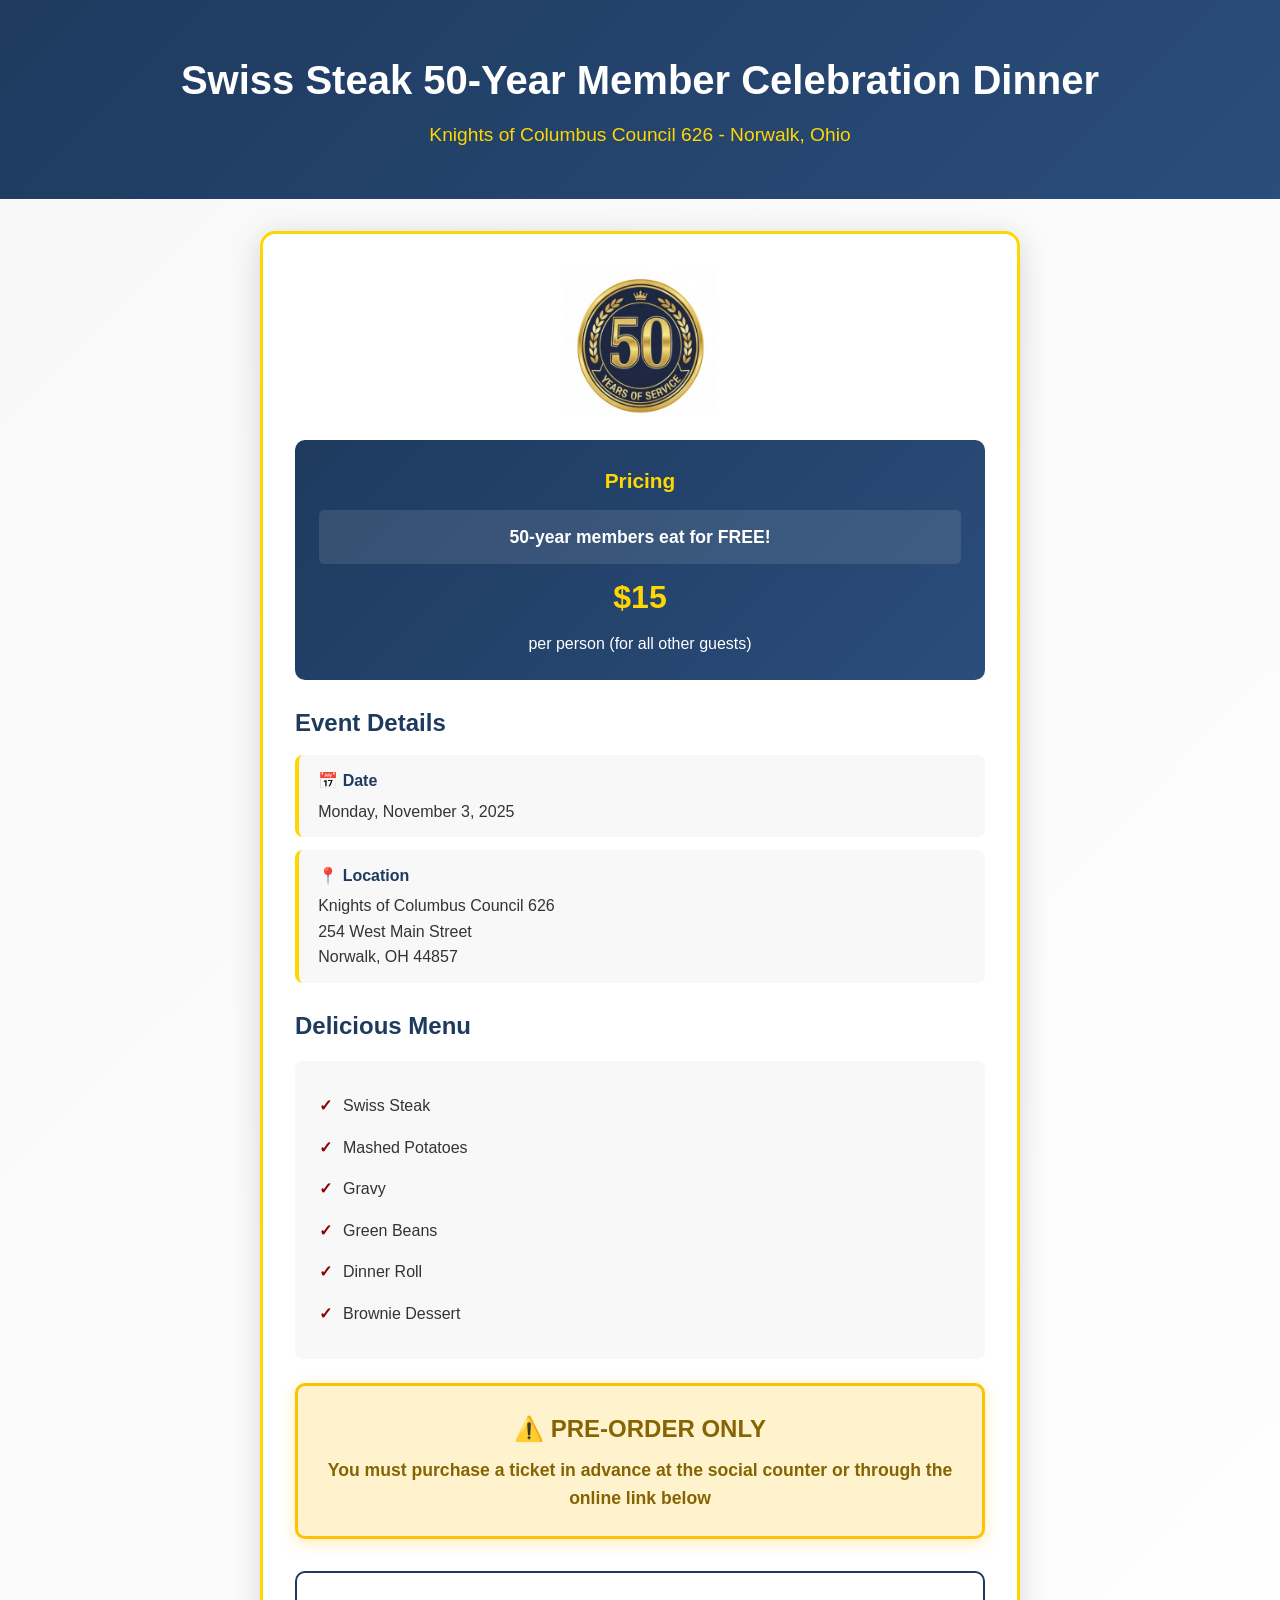
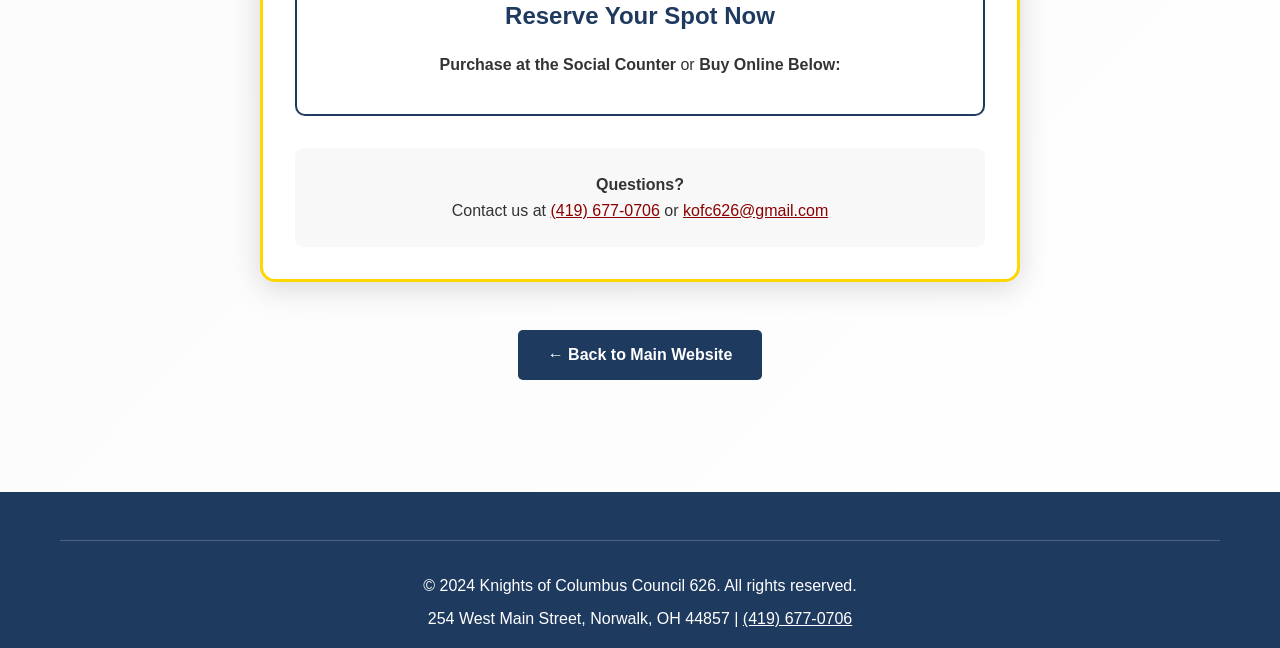
==== 50-year-member-dinner-nov-2025.html @ 7f29936a "Add Swiss Steak 50-Year Member Celebration Dinner event - Replace sold-out Steak Feed with new Novem" ====
<!DOCTYPE html>
<html lang="en">
<head>
    <meta charset="UTF-8">
    <meta name="viewport" content="width=device-width, initial-scale=1.0">
    <title>Swiss Steak 50-Year Member Celebration Dinner - Knights of Columbus Council 626</title>
    <link rel="icon" type="image/x-icon" href="kofc_favicon_io/favicon.ico">
    <link rel="icon" type="image/png" sizes="32x32" href="kofc_favicon_io/favicon-32x32.png">
    <link rel="icon" type="image/png" sizes="16x16" href="kofc_favicon_io/favicon-16x16.png">
    <link rel="apple-touch-icon" sizes="180x180" href="kofc_favicon_io/apple-touch-icon.png">
    <link rel="manifest" href="kofc_favicon_io/site.webmanifest">
    <link rel="stylesheet" href="styles.css">
    <style>
        .event-page {
            min-height: 100vh;
            background: linear-gradient(135deg, #f8f8f8, #ffffff);
        }

        .event-header {
            background: linear-gradient(135deg, var(--primary-color), #2a4d7a);
            color: var(--white);
            padding: 3rem 0;
            text-align: center;
        }

        .event-header h1 {
            font-size: 2.5rem;
            margin-bottom: 0.5rem;
            color: var(--white);
        }

        .event-header .subtitle {
            font-size: 1.2rem;
            color: var(--secondary-color);
        }

        .event-content {
            max-width: 800px;
            margin: 0 auto;
            padding: 2rem 20px;
        }

        .event-card-large {
            background: var(--white);
            border: 3px solid var(--secondary-color);
            border-radius: 15px;
            padding: 2rem;
            box-shadow: 0 6px 30px rgba(0, 0, 0, 0.15);
            margin-bottom: 2rem;
        }

        .event-icon-large {
            width: 150px;
            height: 150px;
            margin: 0 auto 1.5rem;
            display: block;
        }

        .preorder-alert {
            background: #fff3cd;
            border: 3px solid #ffc107;
            border-radius: 10px;
            padding: 1.5rem;
            margin-bottom: 2rem;
            text-align: center;
            box-shadow: 0 4px 15px rgba(255, 193, 7, 0.3);
        }

        .preorder-alert h3 {
            color: #856404;
            font-size: 1.5rem;
            margin-bottom: 0.5rem;
        }

        .preorder-alert p {
            color: #856404;
            font-size: 1.1rem;
            font-weight: 600;
            margin: 0;
        }

        .event-details-section {
            margin: 1.5rem 0;
        }

        .event-details-section h2 {
            color: var(--primary-color);
            font-size: 1.5rem;
            margin-bottom: 0.8rem;
            text-align: left;
        }

        .detail-item {
            background: var(--light-bg);
            padding: 0.8rem 1.2rem;
            margin-bottom: 0.8rem;
            border-radius: 8px;
            border-left: 4px solid var(--secondary-color);
        }

        .detail-item strong {
            color: var(--primary-color);
            display: block;
            margin-bottom: 0.3rem;
        }

        .menu-list {
            background: var(--light-bg);
            padding: 1.5rem;
            border-radius: 8px;
            margin: 1rem 0;
        }

        .menu-list ul {
            list-style: none;
            padding-left: 0;
        }

        .menu-list li {
            padding: 0.5rem 0;
            padding-left: 1.5rem;
            position: relative;
        }

        .menu-list li:before {
            content: "✓";
            position: absolute;
            left: 0;
            color: var(--accent-color);
            font-weight: bold;
        }

        .pricing-box {
            background: linear-gradient(135deg, var(--primary-color), #2a4d7a);
            color: var(--white);
            padding: 1.5rem;
            border-radius: 10px;
            text-align: center;
            margin: 1.5rem 0;
        }

        .pricing-box h3 {
            color: var(--secondary-color);
            font-size: 1.3rem;
            margin-bottom: 0.8rem;
        }

        .pricing-box .price {
            font-size: 2rem;
            font-weight: bold;
            color: var(--secondary-color);
            margin: 0.5rem 0;
        }

        .pricing-box .special-note {
            font-size: 1.1rem;
            background: rgba(255, 255, 255, 0.1);
            padding: 0.8rem;
            border-radius: 5px;
            margin-top: 0.8rem;
        }

        .ticket-section {
            background: var(--white);
            border: 2px solid var(--primary-color);
            border-radius: 10px;
            padding: 1.5rem;
            margin: 1.5rem 0;
            text-align: center;
        }

        .ticket-section h2 {
            color: var(--primary-color);
            margin-bottom: 0.8rem;
            font-size: 1.5rem;
        }

        .ticket-options {
            display: flex;
            flex-direction: column;
            gap: 0.8rem;
            margin-top: 1rem;
        }

        .back-link {
            text-align: center;
            margin: 3rem 0 2rem;
        }

        .back-link a {
            display: inline-block;
            padding: 12px 30px;
            background: var(--primary-color);
            color: var(--white);
            text-decoration: none;
            border-radius: 5px;
            font-weight: 600;
            transition: transform 0.3s, box-shadow 0.3s;
        }

        .back-link a:hover {
            transform: translateY(-2px);
            box-shadow: 0 5px 15px rgba(0,0,0,0.2);
        }

        @media (max-width: 768px) {
            .event-header h1 {
                font-size: 1.8rem;
            }

            .event-card-large {
                padding: 2rem 1.5rem;
            }

            .event-icon-large {
                width: 120px;
                height: 120px;
            }

            .pricing-box .price {
                font-size: 2rem;
            }
        }
    </style>
</head>
<body class="event-page">
    <div class="event-header">
        <div class="container">
            <h1>Swiss Steak 50-Year Member Celebration Dinner</h1>
            <p class="subtitle">Knights of Columbus Council 626 - Norwalk, Ohio</p>
        </div>
    </div>

    <div class="event-content">
        <div class="event-card-large">
            <img src="kofc-50-year.jpg" alt="50 Years of Service" class="event-icon-large">

            <div class="pricing-box">
                <h3>Pricing</h3>
                <div class="special-note">
                    <strong>50-year members eat for FREE!</strong>
                </div>
                <div class="price">$15</div>
                <p>per person (for all other guests)</p>
            </div>

            <div class="event-details-section">
                <h2>Event Details</h2>
                <div class="detail-item">
                    <strong>📅 Date</strong>
                    Monday, November 3, 2025
                </div>
                <div class="detail-item">
                    <strong>📍 Location</strong>
                    Knights of Columbus Council 626<br>
                    254 West Main Street<br>
                    Norwalk, OH 44857
                </div>
            </div>

            <div class="event-details-section">
                <h2>Delicious Menu</h2>
                <div class="menu-list">
                    <ul>
                        <li>Swiss Steak</li>
                        <li>Mashed Potatoes</li>
                        <li>Gravy</li>
                        <li>Green Beans</li>
                        <li>Dinner Roll</li>
                        <li>Brownie Dessert</li>
                    </ul>
                </div>
            </div>

            <div class="preorder-alert">
                <h3>⚠️ PRE-ORDER ONLY</h3>
                <p>You must purchase a ticket in advance at the social counter or through the online link below</p>
            </div>

            <div class="ticket-section">
                <h2>Reserve Your Spot Now</h2>

                <div class="ticket-options">
                    <p><strong>Purchase at the Social Counter</strong> or <strong>Buy Online Below:</strong></p>

                    <script async
                      src="https://js.stripe.com/v3/buy-button.js">
                    </script>

                    <stripe-buy-button
                      buy-button-id="buy_btn_1SFOU6KACOkavXDtgIPMwn0B"
                      publishable-key="pk_live_51JzMXaKACOkavXDtL9ENU6GLZvgvnX4yZBAW30jzqVMn2ErejKwYQxUnpwi2Oke3WK1DWxcSH6LbcEdzahapKeLO00OlwddNa8"
                    >
                    </stripe-buy-button>
                </div>
            </div>

            <div style="margin-top: 2rem; padding: 1.5rem; background: var(--light-bg); border-radius: 8px; text-align: center;">
                <p><strong>Questions?</strong></p>
                <p>Contact us at <a href="tel:4196770706" style="color: var(--accent-color);">(419) 677-0706</a> or <a href="mailto:kofc626@gmail.com" style="color: var(--accent-color);">kofc626@gmail.com</a></p>
            </div>
        </div>

        <div class="back-link">
            <a href="index.html">← Back to Main Website</a>
        </div>
    </div>

    <footer style="margin-top: 3rem;">
        <div class="container">
            <div class="footer-bottom">
                <p>&copy; 2024 Knights of Columbus Council 626. All rights reserved.</p>
                <p style="margin-top: 0.5rem;">254 West Main Street, Norwalk, OH 44857 | <a href="tel:4196770706" style="color: var(--white);">(419) 677-0706</a></p>
            </div>
        </div>
    </footer>
</body>
</html>
---- styles.css ----
* {
    margin: 0;
    padding: 0;
    box-sizing: border-box;
}

:root {
    --primary-color: #1e3a5f;
    --secondary-color: #ffd700;
    --accent-color: #8b0000;
    --text-color: #333;
    --light-bg: #f8f8f8;
    --white: #ffffff;
    --shadow: 0 2px 10px rgba(0,0,0,0.1);
}

body {
    font-family: 'Segoe UI', Tahoma, Geneva, Verdana, sans-serif;
    line-height: 1.6;
    color: var(--text-color);
}

.container {
    max-width: 1200px;
    margin: 0 auto;
    padding: 0 20px;
}

header {
    background: var(--primary-color);
    color: var(--white);
    padding: 1rem 0;
    position: sticky;
    top: 0;
    z-index: 100;
    box-shadow: var(--shadow);
}

.header-content {
    text-align: center;
    padding: 1rem 0;
}

header h1 {
    font-size: 2rem;
    margin-bottom: 0.5rem;
}

header h2 {
    font-size: 1.2rem;
    font-weight: normal;
    color: var(--secondary-color);
}

nav ul {
    list-style: none;
    display: flex;
    justify-content: center;
    flex-wrap: wrap;
    gap: 2rem;
    padding: 1rem 0;
}

nav a {
    color: var(--white);
    text-decoration: none;
    font-weight: 500;
    transition: color 0.3s;
}

nav a:hover {
    color: var(--secondary-color);
}

.hero {
    background: linear-gradient(135deg, var(--primary-color), #2a4d7a);
    color: var(--white);
    padding: 4rem 0;
    text-align: center;
}

.hero h2 {
    font-size: 2.5rem;
    margin-bottom: 1rem;
    color: var(--white);
}

.hero p {
    font-size: 1.2rem;
    margin-bottom: 2rem;
}

.cta-buttons {
    display: flex;
    gap: 1rem;
    justify-content: center;
    flex-wrap: wrap;
}

.btn {
    display: inline-block;
    padding: 12px 30px;
    border-radius: 5px;
    text-decoration: none;
    font-weight: 600;
    transition: transform 0.3s, box-shadow 0.3s;
    cursor: pointer;
    border: none;
    font-size: 1rem;
}

.btn:hover {
    transform: translateY(-2px);
    box-shadow: 0 5px 15px rgba(0,0,0,0.2);
}

.btn-primary {
    background: var(--secondary-color);
    color: var(--primary-color);
}

.btn-secondary {
    background: transparent;
    color: var(--white);
    border: 2px solid var(--white);
}

.btn-secondary:hover {
    background: var(--white);
    color: var(--primary-color);
}

section {
    padding: 4rem 0;
}

section h2 {
    font-size: 2.5rem;
    text-align: center;
    margin-bottom: 3rem;
    color: var(--primary-color);
}

.about {
    background: var(--light-bg);
}

.about-content {
    display: grid;
    gap: 2rem;
}

.about-text {
    margin-bottom: 2rem;
}

.about-text p {
    font-size: 1.1rem;
    margin-bottom: 1rem;
    line-height: 1.8;
}

.info-cards {
    display: grid;
    grid-template-columns: repeat(auto-fit, minmax(280px, 1fr));
    gap: 2rem;
}

.info-card {
    background: var(--white);
    padding: 2rem;
    border-radius: 10px;
    box-shadow: var(--shadow);
    text-align: center;
}

.info-card h3 {
    color: var(--primary-color);
    margin-bottom: 1rem;
    font-size: 1.5rem;
}

.info-card a {
    color: var(--accent-color);
    text-decoration: none;
}

.info-card a:hover {
    text-decoration: underline;
}

section.special-events {
    background: linear-gradient(135deg, #f8f8f8, #ffffff);
    padding: 3rem 0;
}

section.special-events .container {
    max-width: 1200px;
    margin: 0 auto;
    padding: 0 20px;
}

.special-events-grid {
    display: grid;
    grid-template-columns: repeat(auto-fit, minmax(300px, 1fr));
    gap: 2rem;
}

.special-event-card {
    background: var(--white);
    border: 2px solid var(--secondary-color);
    border-radius: 10px;
    padding: 2rem;
    box-shadow: 0 4px 20px rgba(0, 0, 0, 0.1);
    text-align: left;
    position: relative;
    overflow: hidden;
}

.sold-out-ribbon {
    position: absolute;
    top: 20px;
    right: -35px;
    background: #dc3545;
    color: white;
    padding: 8px 40px;
    font-weight: bold;
    font-size: 0.9rem;
    letter-spacing: 1px;
    transform: rotate(45deg);
    box-shadow: 0 4px 10px rgba(0, 0, 0, 0.3);
    z-index: 10;
}

.special-event-card h3 {
    color: var(--primary-color);
    font-size: 1.8rem;
    text-align: center;
    margin-bottom: 1.5rem;
    display: flex;
    flex-direction: column;
    align-items: center;
    gap: 1rem;
}

.event-icon {
    width: 80px;
    height: 80px;
    background: var(--secondary-color);
    border-radius: 50%;
    display: flex;
    align-items: center;
    justify-content: center;
    font-size: 2.5rem;
    box-shadow: 0 4px 10px rgba(0, 0, 0, 0.15);
}

.event-icon.steak {
    background: linear-gradient(135deg, var(--accent-color), #a52a2a);
}

.event-icon.football {
    background: linear-gradient(135deg, var(--primary-color), #2a4d7a);
}

.event-icon.running {
    background: linear-gradient(135deg, var(--secondary-color), #ffed4e);
}

.event-banner {
    background: var(--light-bg);
    padding: 1.5rem;
    border-radius: 8px;
    margin-bottom: 1.5rem;
}

.event-highlight {
    font-weight: 600;
    color: var(--primary-color);
    margin-bottom: 0.5rem;
}

.event-banner ul {
    list-style: none;
    padding-left: 0;
    margin: 0;
}

.event-banner li {
    padding: 0.3rem 0;
    padding-left: 1.5rem;
    position: relative;
}

.event-banner li:before {
    content: "\2665";
    position: absolute;
    left: 0;
    color: var(--accent-color);
    font-size: 1rem;
}

.special-event-card p {
    margin-bottom: 1rem;
}

.event-actions {
    text-align: center;
    margin-top: 2rem;
}

.event-actions .btn-primary {
    margin-bottom: 1rem;
    display: inline-block;
}

.event-actions .contact-info {
    margin-top: 1rem;
    font-size: 0.95rem;
}

.event-actions .contact-info a {
    color: var(--accent-color);
    text-decoration: none;
}

.event-actions .contact-info a:hover {
    text-decoration: underline;
}

.events-grid {
    display: grid;
    grid-template-columns: repeat(auto-fit, minmax(300px, 1fr));
    gap: 2rem;
}

.event-card {
    background: var(--white);
    border-left: 5px solid var(--secondary-color);
    padding: 2rem;
    border-radius: 5px;
    box-shadow: var(--shadow);
}

.event-card h3 {
    color: var(--primary-color);
    margin-bottom: 1rem;
    font-size: 1.5rem;
}

.event-details p {
    margin-bottom: 0.5rem;
}

.event-details strong {
    color: var(--primary-color);
}

.hall-rental {
    background: var(--light-bg);
}

.rental-content {
    display: grid;
    grid-template-columns: 1fr 1fr;
    gap: 3rem;
    align-items: center;
}

.rental-image img {
    width: 100%;
    border-radius: 10px;
    box-shadow: var(--shadow);
}

.rental-info h3 {
    color: var(--primary-color);
    margin-bottom: 1rem;
    font-size: 2rem;
}

.rental-info ul {
    list-style: none;
    margin: 1.5rem 0;
}

.rental-info li {
    padding: 0.5rem 0;
    padding-left: 1.5rem;
    position: relative;
}

.rental-info li:before {
    content: "✓";
    position: absolute;
    left: 0;
    color: var(--secondary-color);
    font-weight: bold;
}

.contact-options {
    display: flex;
    gap: 1rem;
    margin-top: 2rem;
    flex-wrap: wrap;
}

.contact-options .btn-primary {
    background: var(--primary-color);
    color: var(--white);
}

.contact-options .btn-secondary {
    background: transparent;
    color: var(--primary-color);
    border: 2px solid var(--primary-color);
}

.contact-options .btn-secondary:hover {
    background: var(--primary-color);
    color: var(--white);
}

.hall-footnote {
    font-size: 0.75rem;
    color: #666;
    font-style: italic;
    margin-top: 1.5rem;
}

.contact-content {
    display: grid;
    grid-template-columns: 1fr 1fr;
    gap: 3rem;
}

.contact-form h3,
.contact-info h3 {
    color: var(--primary-color);
    margin-bottom: 1.5rem;
    font-size: 1.8rem;
}

.form-group {
    margin-bottom: 1.5rem;
}

.form-group label {
    display: block;
    margin-bottom: 0.5rem;
    color: var(--primary-color);
    font-weight: 500;
}

.form-group input,
.form-group select,
.form-group textarea {
    width: 100%;
    padding: 10px;
    border: 1px solid #ddd;
    border-radius: 5px;
    font-size: 1rem;
    transition: border-color 0.3s;
}

.form-group input:focus,
.form-group select:focus,
.form-group textarea:focus {
    outline: none;
    border-color: var(--primary-color);
}

.contact-form .btn-primary {
    background: var(--primary-color);
    color: var(--white);
    width: 100%;
}

.form-message {
    margin-top: 1rem;
    padding: 1rem;
    border-radius: 5px;
    display: none;
}

.form-message.success {
    background: #d4edda;
    color: #155724;
    border: 1px solid #c3e6cb;
    display: block;
}

.form-message.error {
    background: #f8d7da;
    color: #721c24;
    border: 1px solid #f5c6cb;
    display: block;
}

.contact-item {
    margin-bottom: 2rem;
    padding: 1.5rem;
    background: var(--light-bg);
    border-radius: 10px;
}

.contact-item h4 {
    color: var(--primary-color);
    margin-bottom: 0.5rem;
}

.contact-item a {
    color: var(--accent-color);
    text-decoration: none;
}

.contact-item a:hover {
    text-decoration: underline;
}

.contact-item .btn-secondary {
    margin-top: 1rem;
    background: transparent;
    color: var(--primary-color);
    border: 2px solid var(--primary-color);
    padding: 8px 20px;
    font-size: 0.9rem;
}

.contact-item .btn-secondary:hover {
    background: var(--primary-color);
    color: var(--white);
}

.text-note {
    font-size: 0.9rem;
    color: #666;
    font-style: italic;
}

footer {
    background: var(--primary-color);
    color: var(--white);
    padding: 3rem 0 1rem;
}

.footer-content {
    display: grid;
    grid-template-columns: 2fr 1fr;
    gap: 3rem;
    margin-bottom: 2rem;
}

.footer-info h3 {
    color: var(--secondary-color);
    margin-bottom: 1rem;
}

.footer-info a {
    color: var(--white);
    text-decoration: none;
}

.footer-info a:hover {
    color: var(--secondary-color);
}

.footer-links h4 {
    color: var(--secondary-color);
    margin-bottom: 1rem;
}

.footer-links ul {
    list-style: none;
}

.footer-links li {
    margin-bottom: 0.5rem;
}

.footer-links a {
    color: var(--white);
    text-decoration: none;
}

.footer-links a:hover {
    color: var(--secondary-color);
}

.footer-bottom {
    text-align: center;
    padding-top: 2rem;
    border-top: 1px solid rgba(255, 255, 255, 0.2);
}

@media (max-width: 768px) {
    header h1 {
        font-size: 1.5rem;
    }

    header h2 {
        font-size: 1rem;
    }

    nav ul {
        gap: 1rem;
    }

    .hero h2 {
        font-size: 2rem;
    }

    .hero p {
        font-size: 1rem;
    }

    section h2 {
        font-size: 2rem;
    }

    .rental-content,
    .contact-content,
    .footer-content {
        grid-template-columns: 1fr;
    }

    .info-cards {
        grid-template-columns: 1fr;
    }

    .events-grid {
        grid-template-columns: 1fr;
    }

    .special-event-card {
        padding: 1.5rem;
    }

    .special-event-card h3 {
        font-size: 1.5rem;
    }

    .cta-buttons {
        flex-direction: column;
        align-items: center;
    }

    .cta-buttons .btn {
        width: 100%;
        max-width: 300px;
    }
}
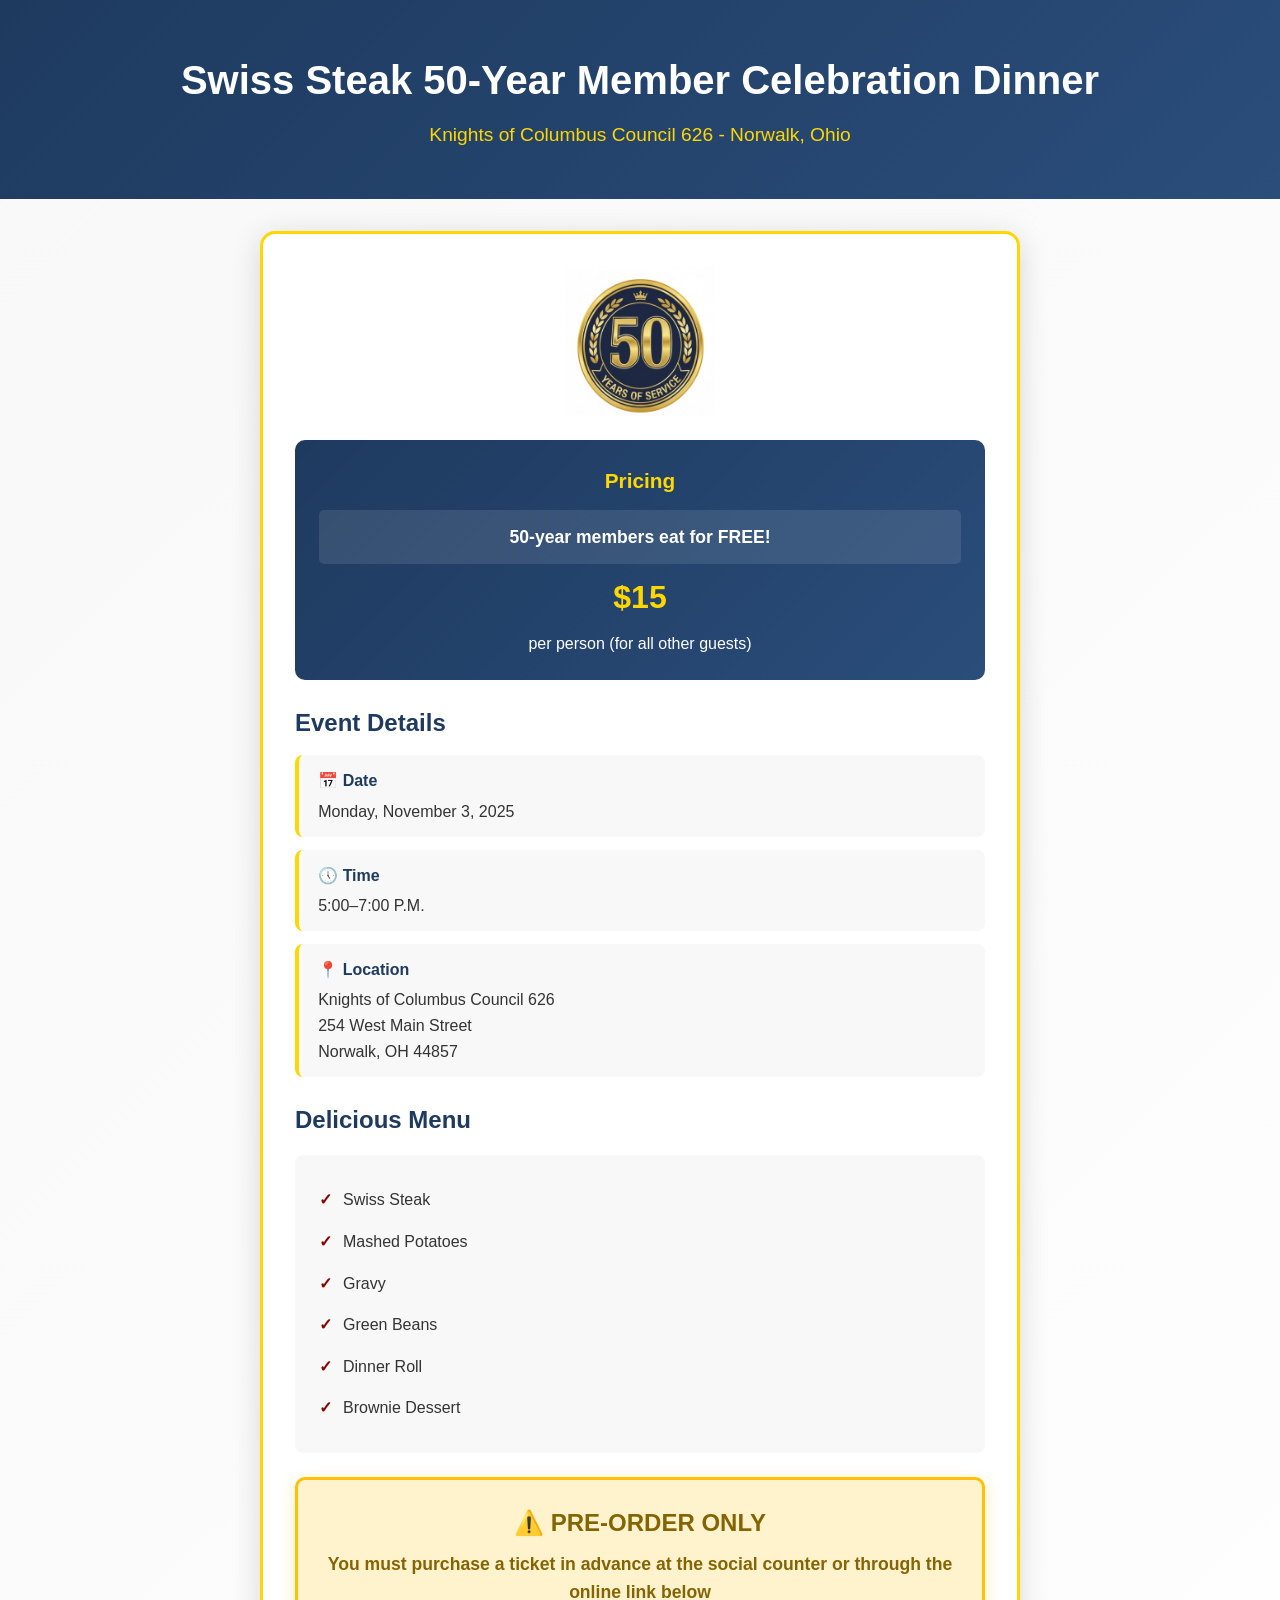
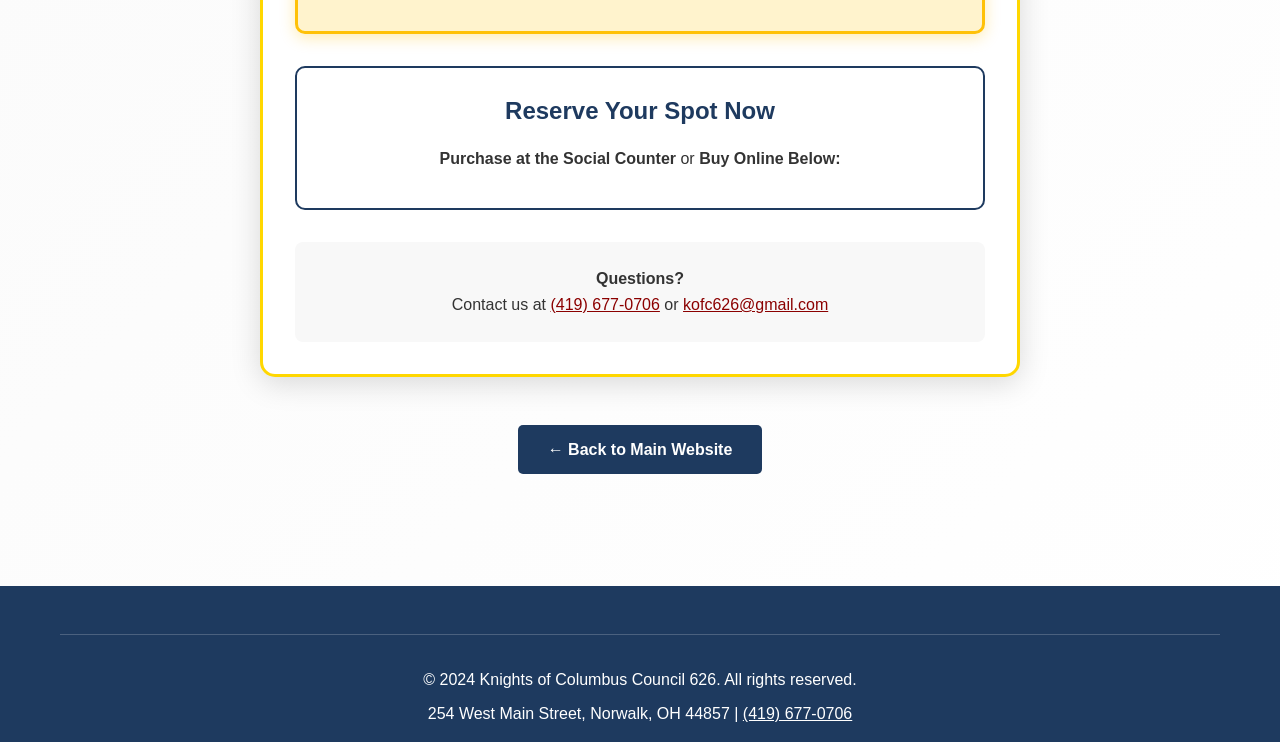
==== commit c7f209b1: "Add event time to Swiss Steak dinner (5:00–7:00 P.M.) - Update main page event card with time - Upda" ====
--- a/50-year-member-dinner-nov-2025.html
+++ b/50-year-member-dinner-nov-2025.html
@@ -251,6 +251,10 @@
                     Monday, November 3, 2025
                 </div>
                 <div class="detail-item">
+                    <strong>🕔 Time</strong>
+                    5:00–7:00 P.M.
+                </div>
+                <div class="detail-item">
                     <strong>📍 Location</strong>
                     Knights of Columbus Council 626<br>
                     254 West Main Street<br>
